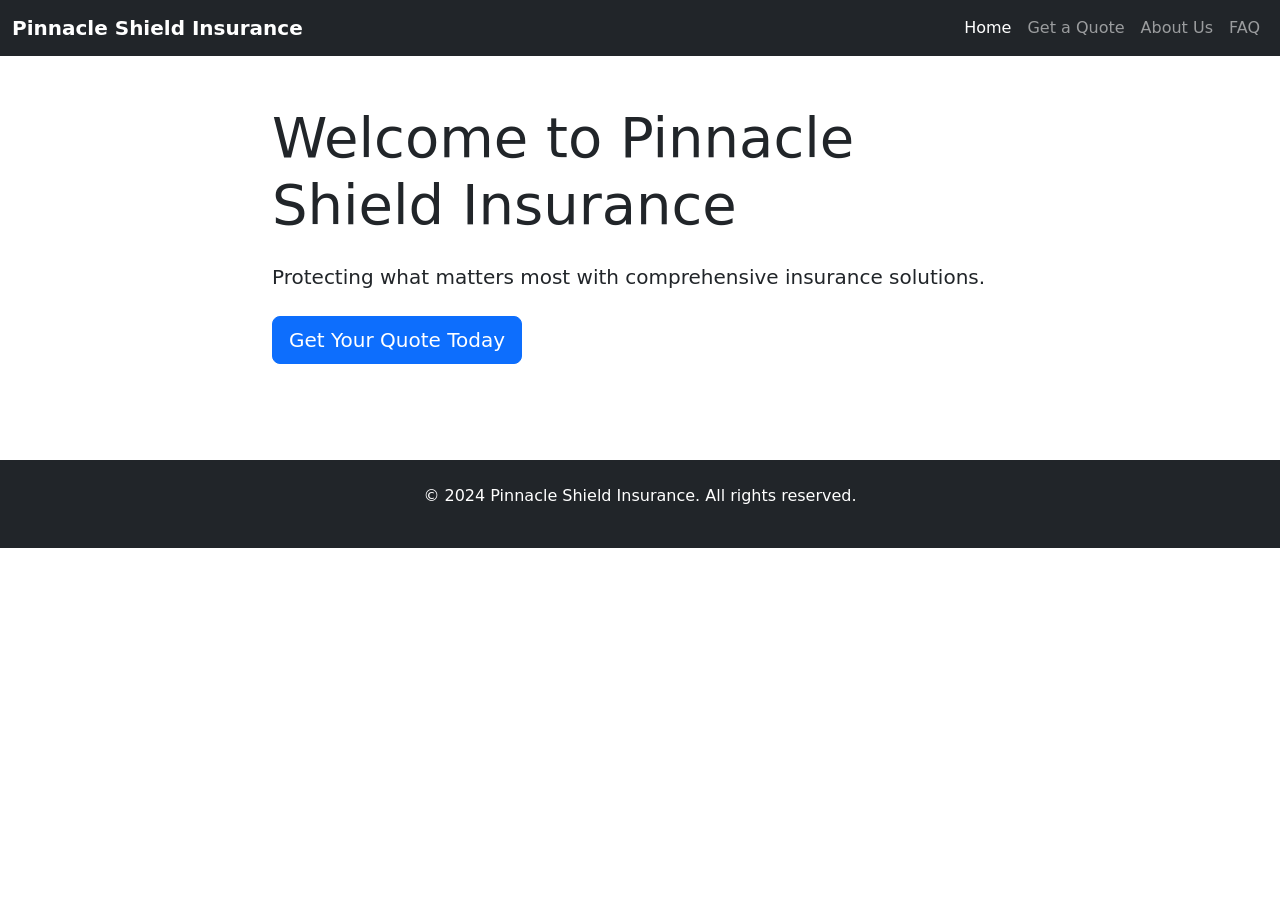
==== index.html @ 6b40d0a4 "Add initial HTML structure for Pinnacle Shield Insurance homepage" ====
<!DOCTYPE html>
<html lang="en">
<head>
    <meta charset="UTF-8">
    <meta name="viewport" content="width=device-width, initial-scale=1.0">
    <title>Pinnacle Shield Insurance - Home</title>
    <!-- Bootstrap 5 CSS -->
    <link href="https://cdn.jsdelivr.net/npm/bootstrap@5.3.2/dist/css/bootstrap.min.css"rel="stylesheet" integrity="sha384-T3c6CoIi6uLrA9TneNEoa7RxnatzjcDSCmG1MXxSR1GAsXEV/Dwwykc2MPK8M2HN" crossorigin="anonymous">
    <link rel="stylesheet" href="css/styles.css">
</head>
<body>
    <!-- Responsive Navigation Bar -->
    <nav class="navbar navbar-expand-lg navbar-dark bg-dark">
        <div class="container-fluid">
            <a class="navbar-brand fw-bold" href="index.html">
                <i class="bi bi-shield-check"></i> Pinnacle Shield Insurance
            </a>
            <button class="navbar-toggler" type="button" data-bs-toggle="collapse" data-bs-target="#navbarNav" aria-controls="navbarNav" aria-expanded="false" aria-label="Toggle navigation">
                <span class="navbar-toggler-icon"></span>
            </button>
            <div class="collapse navbar-collapse" id="navbarNav">
                <ul class="navbar-nav ms-auto">
                    <li class="nav-item">
                        <a class="nav-link active" aria-current="page" href="index.html">Home</a>
                    </li>
                    <li class="nav-item">
                        <a class="nav-link" href="quote.html">Get a Quote</a>
                    </li>
                    <li class="nav-item">
                        <a class="nav-link" href="about.html">About Us</a>
                    </li>
                    <li class="nav-item">
                        <a class="nav-link" href="faq.html">FAQ</a>
                    </li>
                </ul>
            </div>
        </div>
    </nav>

    <!-- Page Content -->
    <main class="flex-grow-1">
        <section class="container py-5">
            <div class="row">
                <div class="col-lg-8 mx-auto">
                    <h1 class="display-4 mb-4">Welcome to Pinnacle Shield Insurance</h1>
                    <p class="lead mb-4">Protecting what matters most with comprehensive insurance solutions.</p>
                    <a href="quote.html" class="btn btn-primary btn-lg">Get Your Quote Today</a>
                </div>
            </div>
        </section>
    </main>

    <!-- Footer -->
    <footer class="bg-dark text-white text-center py-4 mt-5">
        <div class="container">
            <p>&copy; 2024 Pinnacle Shield Insurance. All rights reserved.</p>
        </div>
    </footer>

    <!-- Bootstrap 5 JS Bundle (includes Popper) -->
    <script src="https://cdn.jsdelivr.net/npm/bootstrap@5.3.2/dist/js/bootstrap.bundle.min.js"
        integrity="sha384-C6RzsynM9kWDrMNeT87bh95OGNyZPhcTNXj1NW7RuBCsyN/o0jlpcV8Qyq46cDfL"
        crossorigin="anonymous"></script>
    <script src="js/main.js"></script>
</body>
</html>
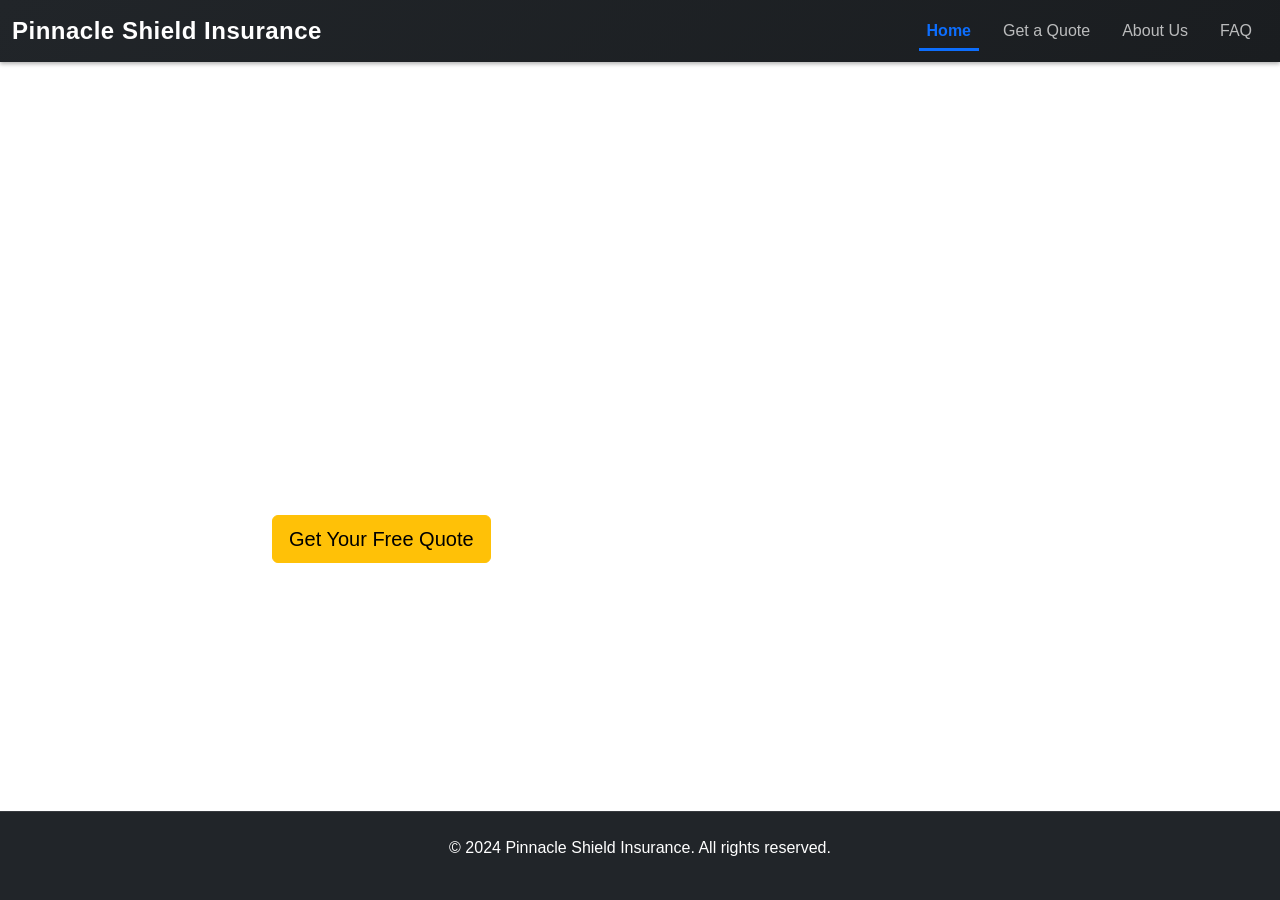
==== commit f2edf235: "added hero section, updated color" ====
--- a/index.html
+++ b/index.html
@@ -39,12 +39,14 @@
 
     <!-- Page Content -->
     <main class="flex-grow-1">
-        <section class="container py-5">
-            <div class="row">
-                <div class="col-lg-8 mx-auto">
-                    <h1 class="display-4 mb-4">Welcome to Pinnacle Shield Insurance</h1>
-                    <p class="lead mb-4">Protecting what matters most with comprehensive insurance solutions.</p>
-                    <a href="quote.html" class="btn btn-primary btn-lg">Get Your Quote Today</a>
+        <section class="hero-section d-flex align-items-center">
+            <div class="container py-5">
+                <div class="row">
+                    <div class="col-lg-8 mx-auto text-center text-lg-start">
+                        <h1 class="display-3 fw-bold text-white mb-3">Protect What Matters Most</h1>
+                        <p class="lead text-white mb-4">Affordable, reliable coverage for your home, auto, health, and life. Get peace of mind with Pinnacle Shield Insurance.</p>
+                        <a href="quote.html" class="btn btn-warning btn-lg">Get Your Free Quote</a>
+                    </div>
                 </div>
             </div>
         </section>
--- a/css/styles.css
+++ b/css/styles.css
@@ -0,0 +1,191 @@
+/* Custom Styles for Pinnacle Shield Insurance */
+
+* {
+    margin: 0;
+    padding: 0;
+    box-sizing: border-box;
+}
+
+html, body {
+    height: 100%;
+}
+
+body {
+    display: flex;
+    flex-direction: column;
+    font-family: 'Segoe UI', Tahoma, Geneva, Verdana, sans-serif;
+}
+
+main {
+    flex: 1;
+}
+
+/* Navigation Bar Styles - navbar-expand-lg and navbar-dark bg-dark */
+.navbar.navbar-dark.bg-dark {
+    box-shadow: 0 2px 4px rgba(0, 0, 0, 0.3);
+    background: linear-gradient(135deg, #212529 0%, #1a1d20 100%) !important;
+}
+
+.navbar-expand-lg .navbar-brand {
+    font-size: 1.5rem;
+    letter-spacing: 0.5px;
+    transition: all 0.3s ease;
+    font-weight: 700;
+}
+
+.navbar-dark .navbar-brand:hover {
+    color: #0d6efd !important;
+    transform: translateX(3px);
+}
+
+/* Navigation Links - Dark Navbar Styling */
+.navbar-expand-lg .navbar-nav .nav-link {
+    color: rgba(255, 255, 255, 0.7) !important;
+    margin-left: 0.5rem;
+    margin-right: 0.5rem;
+    transition: all 0.3s ease;
+    font-weight: 500;
+    position: relative;
+}
+
+.navbar-expand-lg .navbar-nav .nav-link:hover {
+    color: #0d6efd !important;
+}
+
+/* Active Navigation Link */
+.navbar-expand-lg .navbar-nav .nav-link.active {
+    color: #0d6efd !important;
+    font-weight: 600;
+    border-bottom: 3px solid #0d6efd;
+    padding-bottom: calc(0.5rem - 3px) !important;
+}
+
+/* Navbar Toggler for Mobile - navbar-expand-lg */
+.navbar-expand-lg .navbar-toggler {
+    border-color: rgba(255, 255, 255, 0.1);
+    padding: 0.25rem 0.75rem;
+}
+
+.navbar-expand-lg .navbar-toggler:focus {
+    box-shadow: 0 0 0 0.25rem rgba(13, 110, 253, 0.25);
+    border-color: #0d6efd;
+}
+
+/* Collapsed Navbar (Mobile) - below lg breakpoint */
+@media (max-width: 991.98px) {
+    .navbar-expand-lg .navbar-nav {
+        padding-top: 0.5rem;
+        padding-bottom: 0.5rem;
+    }
+
+    .navbar-expand-lg .navbar-nav .nav-link {
+        margin-left: 0;
+        margin-right: 0;
+        padding: 0.75rem 0 !important;
+        border-left: 3px solid transparent;
+        padding-left: 0.75rem !important;
+        transition: all 0.3s ease;
+    }
+
+    .navbar-expand-lg .navbar-nav .nav-link:hover {
+        border-left-color: #0d6efd;
+        padding-left: 1rem !important;
+    }
+
+    .navbar-expand-lg .navbar-nav .nav-link.active {
+        border-bottom: none;
+        border-left: 3px solid #0d6efd;
+        padding-left: 1rem !important;
+        color: #0d6efd !important;
+    }
+}
+
+/* Content Sections */
+main section {
+    min-height: calc(100vh - 200px);
+}
+
+h1, h2 {
+    color: #1a1a1a;
+    font-weight: 600;
+}
+
+/* Forms */
+.form-control, .form-select {
+    border-radius: 0.375rem;
+    border-color: #dee2e6;
+    transition: border-color 0.3s ease, box-shadow 0.3s ease;
+}
+
+.form-control:focus, .form-select:focus {
+    border-color: #0d6efd;
+    box-shadow: 0 0 0 0.2rem rgba(13, 110, 253, 0.25);
+}
+
+/* Buttons */
+.btn {
+    border-radius: 0.375rem;
+    font-weight: 500;
+    transition: all 0.3s ease;
+}
+
+.btn-primary:hover {
+    transform: translateY(-2px);
+    box-shadow: 0 4px 12px rgba(13, 110, 253, 0.4);
+}
+
+/* Accordion */
+.accordion-button {
+    font-weight: 500;
+    padding: 1rem 1.25rem;
+}
+
+.accordion-button:not(.collapsed) {
+    background-color: #e7f1ff;
+    color: #0d6efd;
+}
+
+.accordion-button:focus {
+    border-color: #0d6efd;
+    box-shadow: 0 0 0 0.25rem rgba(13, 110, 253, 0.25);
+}
+
+/* Footer */
+footer {
+    margin-top: auto;
+    border-top: 1px solid rgba(255, 255, 255, 0.1);
+}
+
+/* Responsive adjustments */
+@media (max-width: 991.98px) {
+    .navbar-nav .nav-link {
+        margin-left: 0;
+        padding: 0.5rem 0 !important;
+        border-bottom: 2px solid transparent;
+    }
+
+    .navbar-nav .nav-link.active {
+        border-bottom: 2px solid #0d6efd;
+        padding-bottom: 0.5rem !important;
+    }
+
+    .navbar-nav .nav-link:hover,
+    .navbar-nav .nav-link.active {
+        color: #0d6efd !important;
+    }
+}
+
+@media (max-width: 576px) {
+    h1 {
+        font-size: 1.75rem;
+    }
+
+    main section {
+        padding: 2rem 1rem !important;
+    }
+
+    .btn-lg {
+        font-size: 1rem;
+        padding: 0.5rem 1.5rem;
+    }
+}
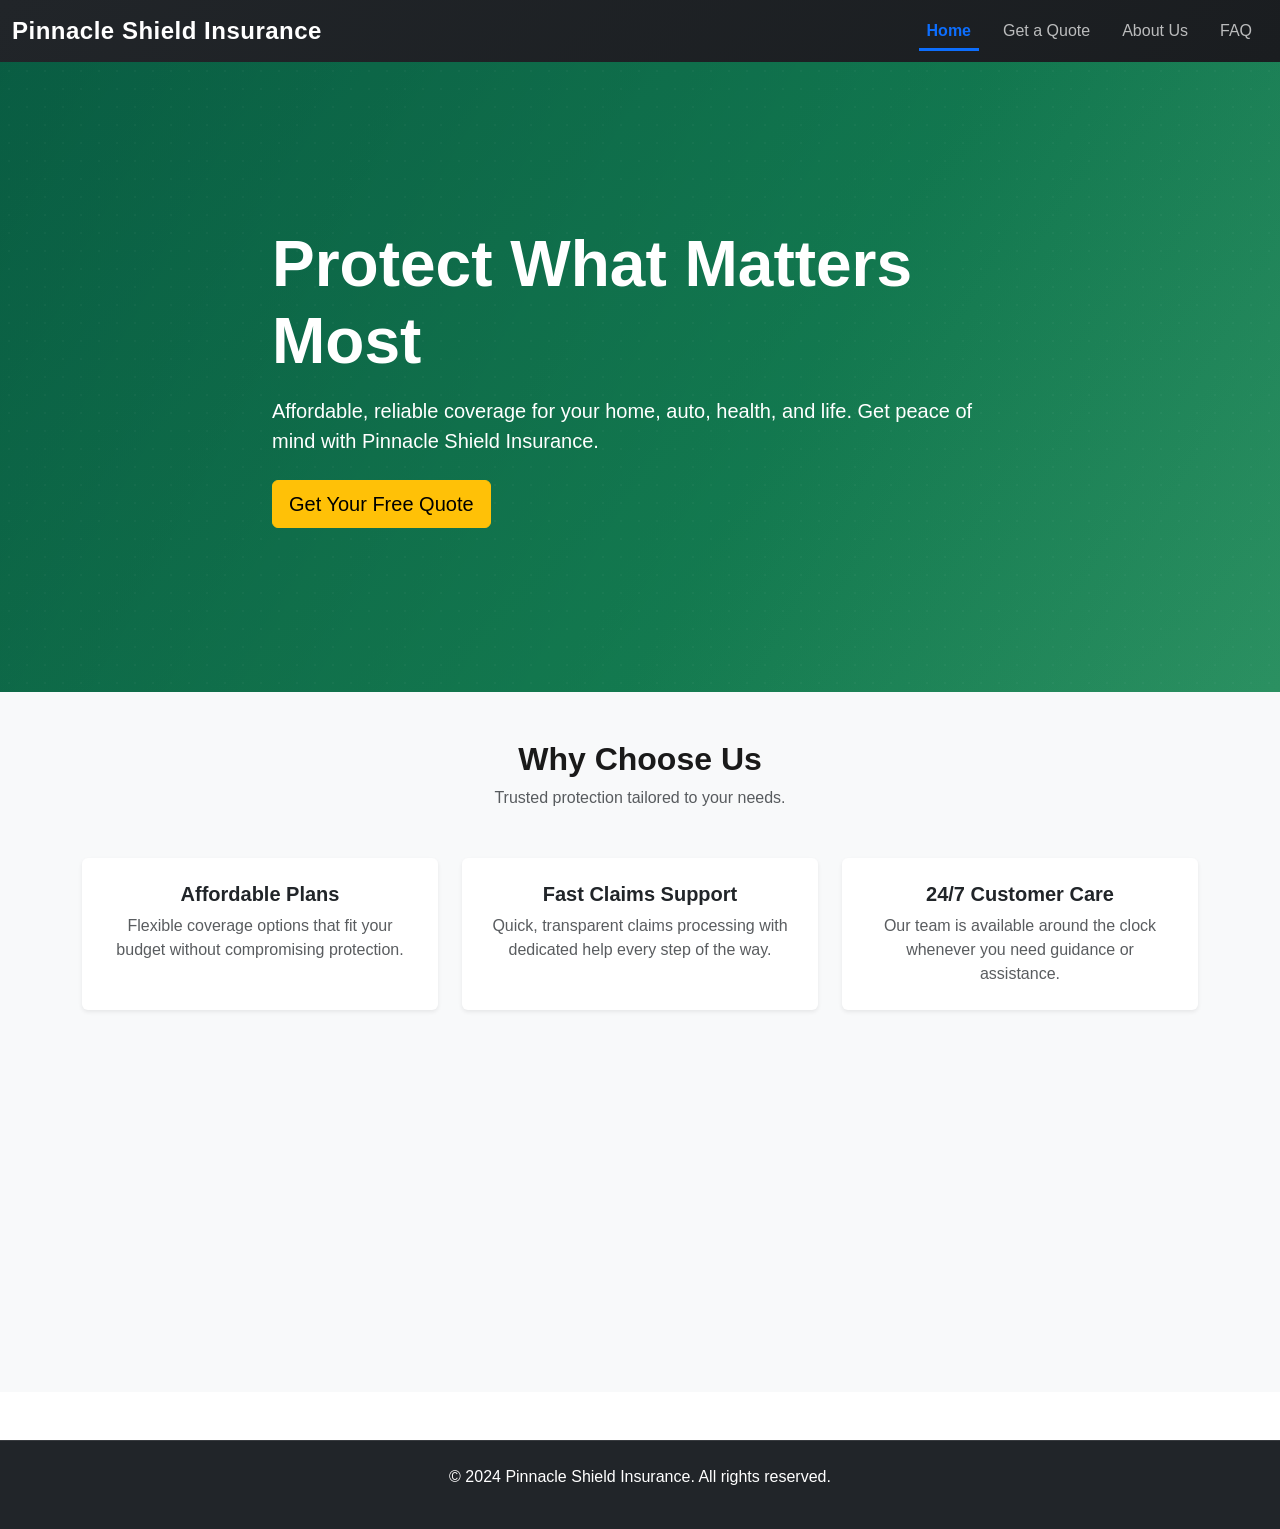
==== commit 46928258: "added choose section" ====
--- a/index.html
+++ b/index.html
@@ -50,6 +50,41 @@
                 </div>
             </div>
         </section>
+
+        <section class="py-5 bg-light">
+            <div class="container">
+                <div class="text-center mb-5">
+                    <h2 class="fw-bold">Why Choose Us</h2>
+                    <p class="text-muted mb-0">Trusted protection tailored to your needs.</p>
+                </div>
+                <div class="row g-4">
+                    <div class="col-md-4">
+                        <div class="card h-100 shadow-sm border-0">
+                            <div class="card-body text-center p-4">
+                                <h3 class="h5 card-title fw-semibold">Affordable Plans</h3>
+                                <p class="card-text text-muted">Flexible coverage options that fit your budget without compromising protection.</p>
+                            </div>
+                        </div>
+                    </div>
+                    <div class="col-md-4">
+                        <div class="card h-100 shadow-sm border-0">
+                            <div class="card-body text-center p-4">
+                                <h3 class="h5 card-title fw-semibold">Fast Claims Support</h3>
+                                <p class="card-text text-muted">Quick, transparent claims processing with dedicated help every step of the way.</p>
+                            </div>
+                        </div>
+                    </div>
+                    <div class="col-md-4">
+                        <div class="card h-100 shadow-sm border-0">
+                            <div class="card-body text-center p-4">
+                                <h3 class="h5 card-title fw-semibold">24/7 Customer Care</h3>
+                                <p class="card-text text-muted">Our team is available around the clock whenever you need guidance or assistance.</p>
+                            </div>
+                        </div>
+                    </div>
+                </div>
+            </div>
+        </section>
     </main>
 
     <!-- Footer -->
--- a/css/styles.css
+++ b/css/styles.css
@@ -18,6 +18,78 @@
 
 main {
     flex: 1;
+}
+
+.hero-section {
+    position: relative;
+    overflow: hidden;
+    min-height: 70vh;
+    background: linear-gradient(135deg, #0b6e4f 0%, #198754 100%);
+}
+
+.hero-section::before {
+    content: "";
+    position: absolute;
+    inset: 0;
+    background: linear-gradient(120deg, rgba(0, 0, 0, 0.16) 0%, rgba(0, 0, 0, 0.04) 60%, rgba(255, 255, 255, 0.08) 100%);
+    pointer-events: none;
+}
+
+.hero-section::after {
+    content: "";
+    position: absolute;
+    inset: 0;
+    background-image: radial-gradient(rgba(255, 255, 255, 0.16) 1px, transparent 1px);
+    background-size: 18px 18px;
+    opacity: 0.18;
+    pointer-events: none;
+}
+
+.hero-section .container {
+    position: relative;
+    z-index: 1;
+}
+
+.hero-section .lead {
+    max-width: 44rem;
+}
+
+.hero-section h1,
+.hero-section .lead,
+.hero-section .btn {
+    opacity: 0;
+    transform: translateY(12px);
+    animation: heroFadeUp 0.8s ease-out forwards;
+}
+
+.hero-section .lead {
+    animation-delay: 0.15s;
+}
+
+.hero-section .btn {
+    animation-delay: 0.3s;
+}
+
+@keyframes heroFadeUp {
+    from {
+        opacity: 0;
+        transform: translateY(12px);
+    }
+
+    to {
+        opacity: 1;
+        transform: translateY(0);
+    }
+}
+
+@media (prefers-reduced-motion: reduce) {
+    .hero-section h1,
+    .hero-section .lead,
+    .hero-section .btn {
+        animation: none;
+        opacity: 1;
+        transform: none;
+    }
 }
 
 /* Navigation Bar Styles - navbar-expand-lg and navbar-dark bg-dark */
@@ -180,6 +252,10 @@
         font-size: 1.75rem;
     }
 
+    .hero-section {
+        min-height: 60vh;
+    }
+
     main section {
         padding: 2rem 1rem !important;
     }
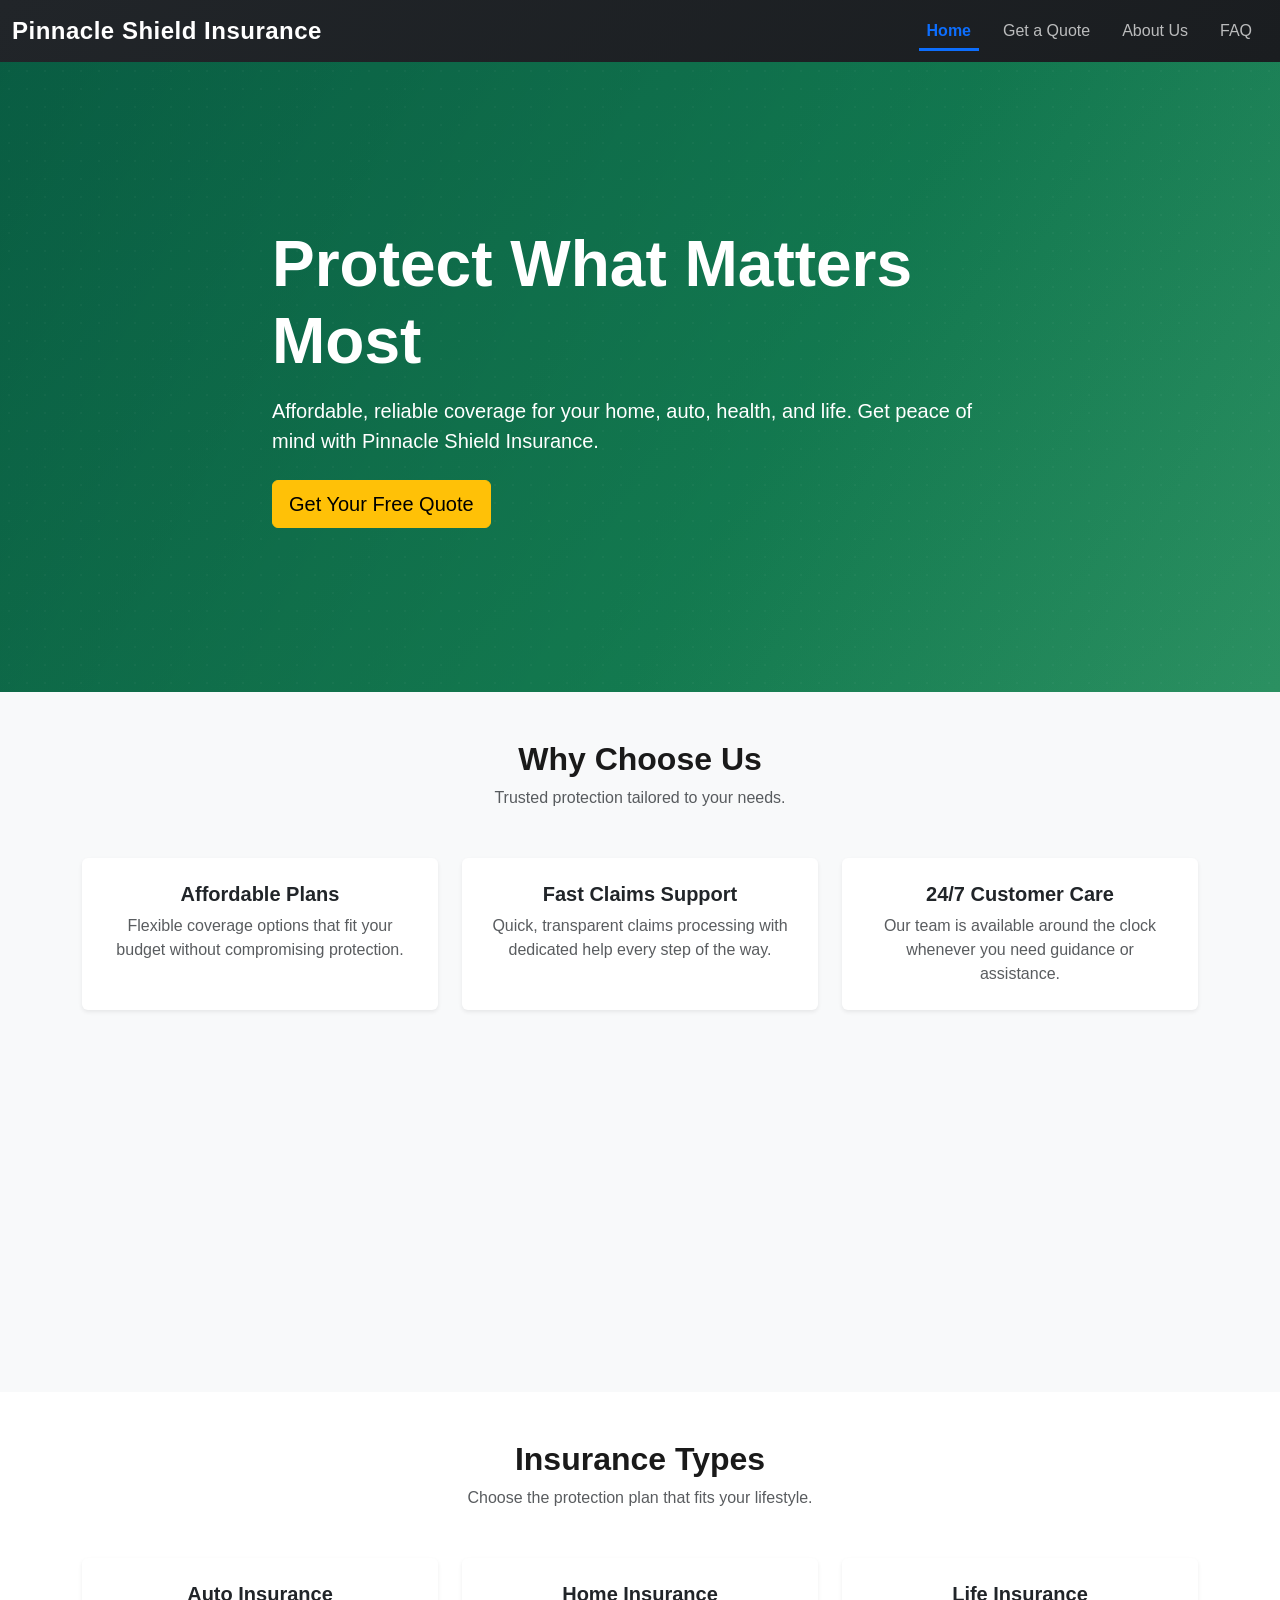
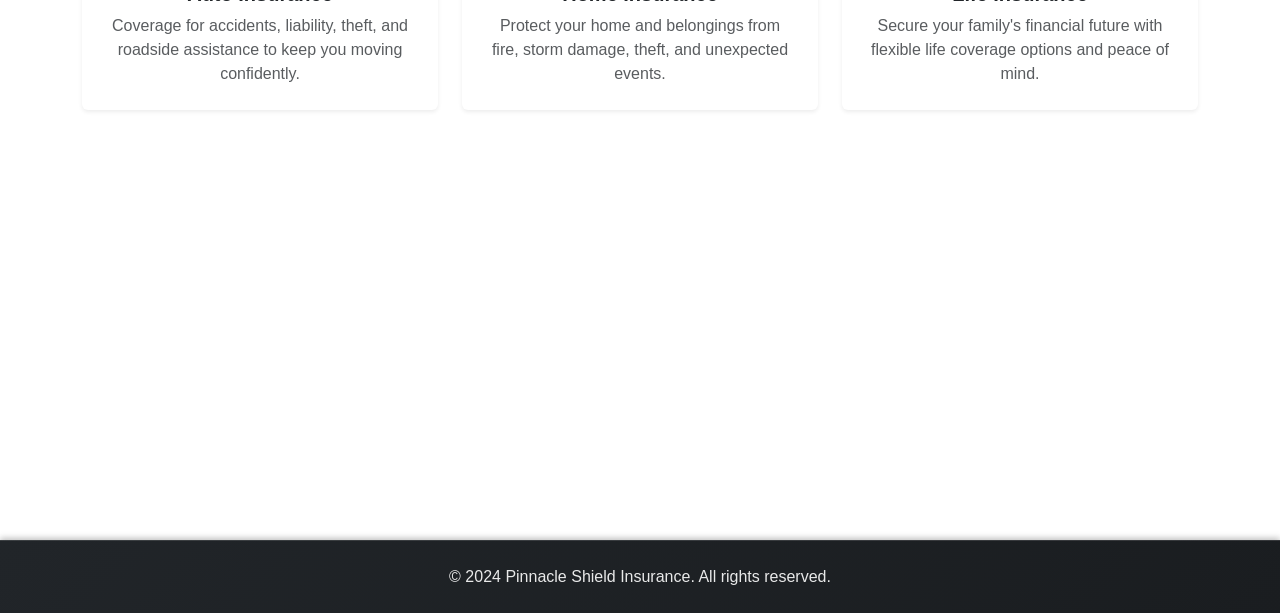
==== commit 1aeab71a: "added types section" ====
--- a/index.html
+++ b/index.html
@@ -85,6 +85,41 @@
                 </div>
             </div>
         </section>
+
+        <section class="py-5">
+            <div class="container">
+                <div class="text-center mb-5">
+                    <h2 class="fw-bold">Insurance Types</h2>
+                    <p class="text-muted mb-0">Choose the protection plan that fits your lifestyle.</p>
+                </div>
+                <div class="row g-4">
+                    <div class="col-md-4">
+                        <div class="card h-100 shadow-sm border-0">
+                            <div class="card-body p-4 text-center">
+                                <h3 class="h5 fw-semibold">Auto Insurance</h3>
+                                <p class="text-muted mb-0">Coverage for accidents, liability, theft, and roadside assistance to keep you moving confidently.</p>
+                            </div>
+                        </div>
+                    </div>
+                    <div class="col-md-4">
+                        <div class="card h-100 shadow-sm border-0">
+                            <div class="card-body p-4 text-center">
+                                <h3 class="h5 fw-semibold">Home Insurance</h3>
+                                <p class="text-muted mb-0">Protect your home and belongings from fire, storm damage, theft, and unexpected events.</p>
+                            </div>
+                        </div>
+                    </div>
+                    <div class="col-md-4">
+                        <div class="card h-100 shadow-sm border-0">
+                            <div class="card-body p-4 text-center">
+                                <h3 class="h5 fw-semibold">Life Insurance</h3>
+                                <p class="text-muted mb-0">Secure your family's financial future with flexible life coverage options and peace of mind.</p>
+                            </div>
+                        </div>
+                    </div>
+                </div>
+            </div>
+        </section>
     </main>
 
     <!-- Footer -->
--- a/css/styles.css
+++ b/css/styles.css
@@ -1,9 +1,9 @@
 /* Custom Styles for Pinnacle Shield Insurance */
 
-* {
+*, *::before, *::after {
+    box-sizing: border-box;
     margin: 0;
     padding: 0;
-    box-sizing: border-box;
 }
 
 html, body {
@@ -206,6 +206,16 @@
     box-shadow: 0 4px 12px rgba(13, 110, 253, 0.4);
 }
 
+/* Cards */
+.card {
+    transition: transform 0.3s ease, box-shadow 0.3s ease;
+}
+
+.card:hover {
+    transform: translateY(-4px);
+    box-shadow: 0 10px 24px rgba(33, 37, 41, 0.16);
+}
+
 /* Accordion */
 .accordion-button {
     font-weight: 500;
@@ -225,7 +235,14 @@
 /* Footer */
 footer {
     margin-top: auto;
-    border-top: 1px solid rgba(255, 255, 255, 0.1);
+    background: linear-gradient(135deg, #212529 0%, #1a1d20 100%) !important;
+    border-top: 1px solid rgba(255, 255, 255, 0.12);
+    box-shadow: 0 -2px 6px rgba(0, 0, 0, 0.25);
+}
+
+footer p {
+    margin-bottom: 0;
+    color: rgba(255, 255, 255, 0.9);
 }
 
 /* Responsive adjustments */
@@ -247,6 +264,39 @@
     }
 }
 
+@media (max-width: 767.98px) {
+    .hero-section {
+        min-height: 62vh;
+    }
+
+    .hero-section .container {
+        padding-top: 2rem !important;
+        padding-bottom: 2rem !important;
+    }
+
+    .hero-section h1 {
+        font-size: 2rem;
+    }
+
+    .hero-section .lead {
+        font-size: 1rem;
+    }
+
+    main section {
+        padding: 2.5rem 1rem !important;
+    }
+
+    .row.g-4 {
+        --bs-gutter-x: 1rem;
+        --bs-gutter-y: 1rem;
+    }
+
+    .card:hover {
+        transform: translateY(-2px);
+        box-shadow: 0 8px 18px rgba(33, 37, 41, 0.14);
+    }
+}
+
 @media (max-width: 576px) {
     h1 {
         font-size: 1.75rem;
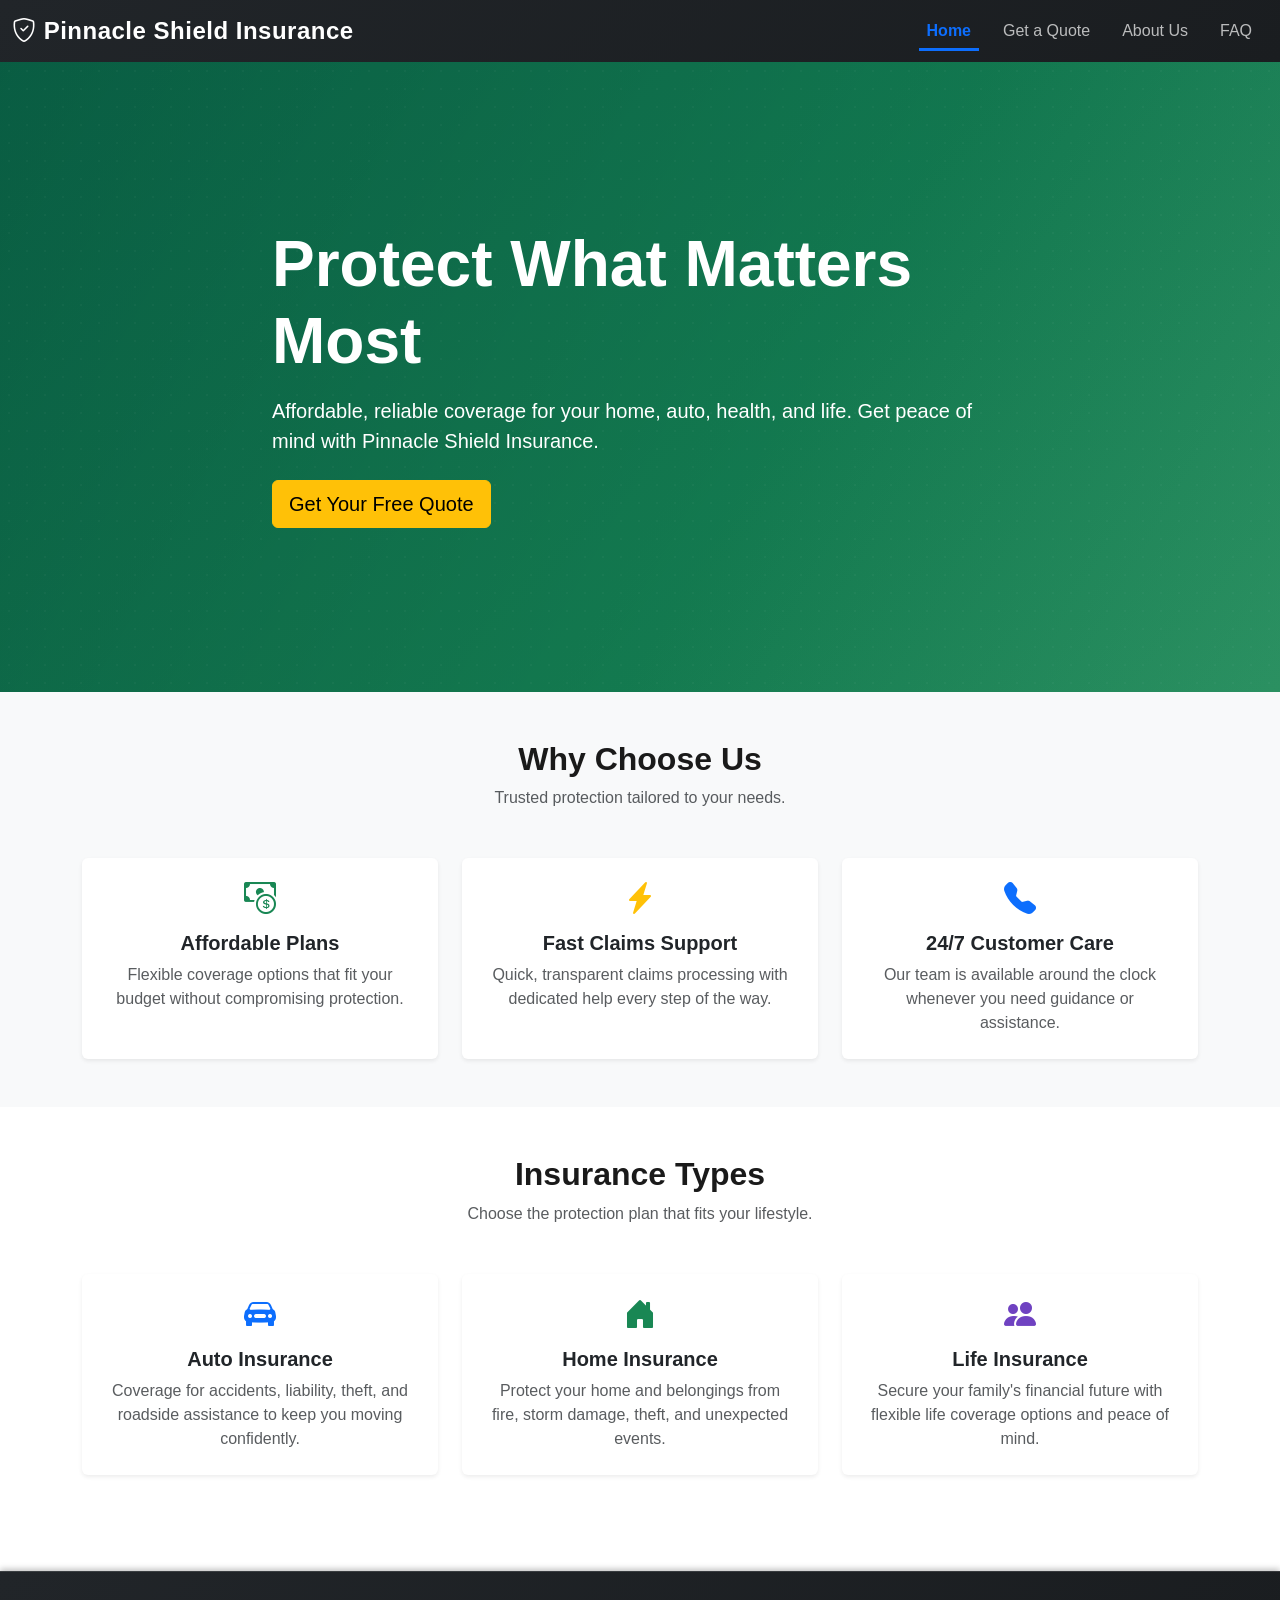
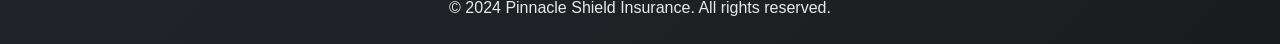
==== commit d28213a8: "added icons to cards" ====
--- a/index.html
+++ b/index.html
@@ -6,6 +6,7 @@
     <title>Pinnacle Shield Insurance - Home</title>
     <!-- Bootstrap 5 CSS -->
     <link href="https://cdn.jsdelivr.net/npm/bootstrap@5.3.2/dist/css/bootstrap.min.css"rel="stylesheet" integrity="sha384-T3c6CoIi6uLrA9TneNEoa7RxnatzjcDSCmG1MXxSR1GAsXEV/Dwwykc2MPK8M2HN" crossorigin="anonymous">
+    <link rel="stylesheet" href="https://cdn.jsdelivr.net/npm/bootstrap-icons@1.11.3/font/bootstrap-icons.min.css">
     <link rel="stylesheet" href="css/styles.css">
 </head>
 <body>
@@ -61,6 +62,9 @@
                     <div class="col-md-4">
                         <div class="card h-100 shadow-sm border-0">
                             <div class="card-body text-center p-4">
+                                <div class="why-icon mb-3" aria-hidden="true">
+                                    <i class="bi bi-cash-coin"></i>
+                                </div>
                                 <h3 class="h5 card-title fw-semibold">Affordable Plans</h3>
                                 <p class="card-text text-muted">Flexible coverage options that fit your budget without compromising protection.</p>
                             </div>
@@ -69,6 +73,9 @@
                     <div class="col-md-4">
                         <div class="card h-100 shadow-sm border-0">
                             <div class="card-body text-center p-4">
+                                <div class="why-icon mb-3" aria-hidden="true">
+                                    <i class="bi bi-lightning-charge-fill why-icon-lightning"></i>
+                                </div>
                                 <h3 class="h5 card-title fw-semibold">Fast Claims Support</h3>
                                 <p class="card-text text-muted">Quick, transparent claims processing with dedicated help every step of the way.</p>
                             </div>
@@ -77,6 +84,9 @@
                     <div class="col-md-4">
                         <div class="card h-100 shadow-sm border-0">
                             <div class="card-body text-center p-4">
+                                <div class="why-icon mb-3" aria-hidden="true">
+                                    <i class="bi bi-telephone-fill why-icon-phone"></i>
+                                </div>
                                 <h3 class="h5 card-title fw-semibold">24/7 Customer Care</h3>
                                 <p class="card-text text-muted">Our team is available around the clock whenever you need guidance or assistance.</p>
                             </div>
@@ -96,6 +106,9 @@
                     <div class="col-md-4">
                         <div class="card h-100 shadow-sm border-0">
                             <div class="card-body p-4 text-center">
+                                <div class="insurance-icon mb-3" aria-hidden="true">
+                                    <i class="bi bi-car-front-fill insurance-icon-auto"></i>
+                                </div>
                                 <h3 class="h5 fw-semibold">Auto Insurance</h3>
                                 <p class="text-muted mb-0">Coverage for accidents, liability, theft, and roadside assistance to keep you moving confidently.</p>
                             </div>
@@ -104,6 +117,9 @@
                     <div class="col-md-4">
                         <div class="card h-100 shadow-sm border-0">
                             <div class="card-body p-4 text-center">
+                                <div class="insurance-icon mb-3" aria-hidden="true">
+                                    <i class="bi bi-house-door-fill insurance-icon-home"></i>
+                                </div>
                                 <h3 class="h5 fw-semibold">Home Insurance</h3>
                                 <p class="text-muted mb-0">Protect your home and belongings from fire, storm damage, theft, and unexpected events.</p>
                             </div>
@@ -112,6 +128,9 @@
                     <div class="col-md-4">
                         <div class="card h-100 shadow-sm border-0">
                             <div class="card-body p-4 text-center">
+                                <div class="insurance-icon mb-3" aria-hidden="true">
+                                    <i class="bi bi-people-fill insurance-icon-life"></i>
+                                </div>
                                 <h3 class="h5 fw-semibold">Life Insurance</h3>
                                 <p class="text-muted mb-0">Secure your family's financial future with flexible life coverage options and peace of mind.</p>
                             </div>
@@ -135,4 +154,4 @@
         crossorigin="anonymous"></script>
     <script src="js/main.js"></script>
 </body>
-</html>+</html>
--- a/css/styles.css
+++ b/css/styles.css
@@ -174,7 +174,7 @@
 
 /* Content Sections */
 main section {
-    min-height: calc(100vh - 200px);
+    min-height: auto;
 }
 
 h1, h2 {
@@ -214,6 +214,37 @@
 .card:hover {
     transform: translateY(-4px);
     box-shadow: 0 10px 24px rgba(33, 37, 41, 0.16);
+}
+
+.why-icon {
+    color: #198754;
+    font-size: 2rem;
+    line-height: 1;
+}
+
+.why-icon-lightning {
+    color: #ffc107;
+}
+
+.why-icon-phone {
+    color: #0d6efd;
+}
+
+.insurance-icon {
+    font-size: 2rem;
+    line-height: 1;
+}
+
+.insurance-icon-auto {
+    color: #0d6efd;
+}
+
+.insurance-icon-home {
+    color: #198754;
+}
+
+.insurance-icon-life {
+    color: #6f42c1;
 }
 
 /* Accordion */
@@ -314,4 +345,4 @@
         font-size: 1rem;
         padding: 0.5rem 1.5rem;
     }
-}+}
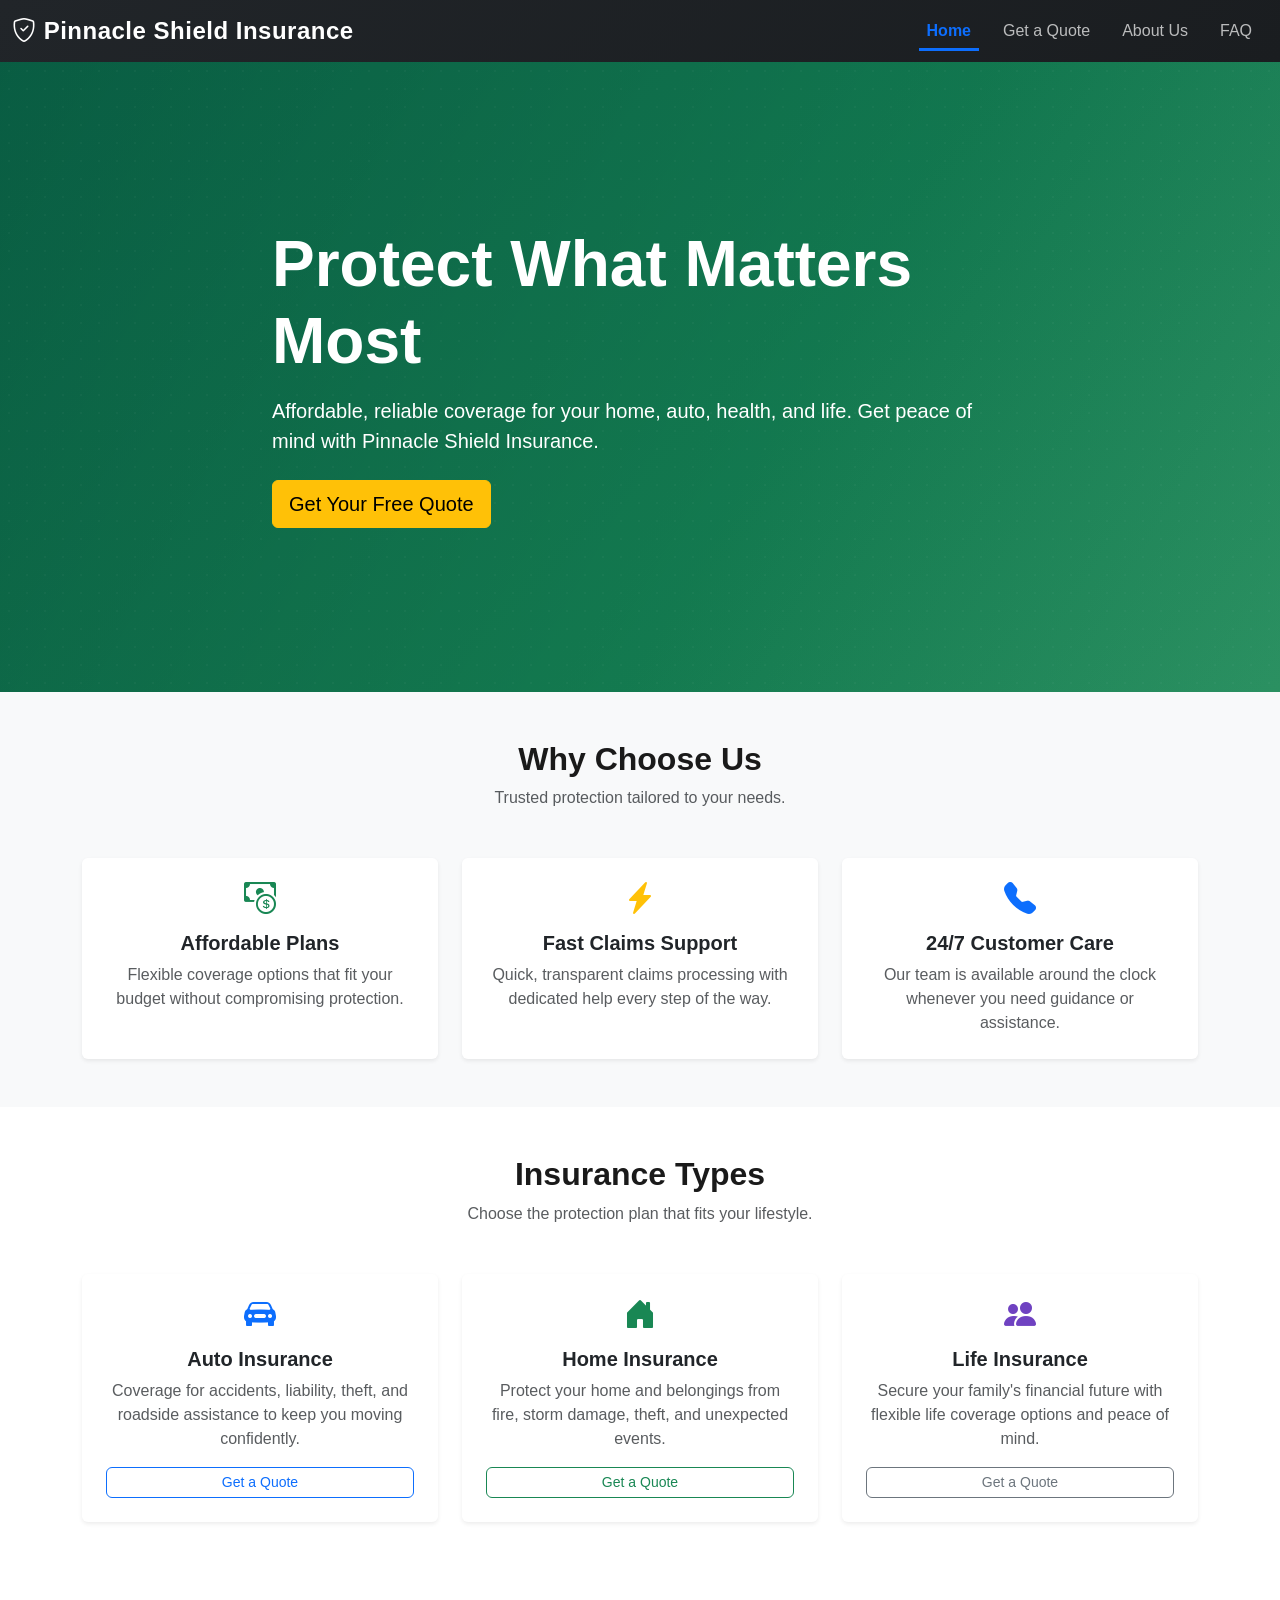
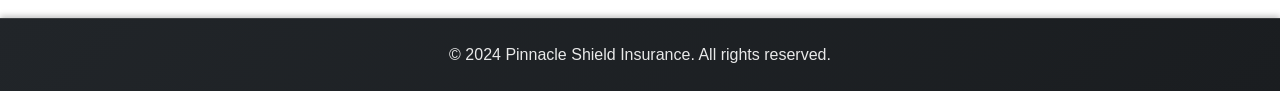
==== commit 5253487f: "added get quote to type cards" ====
--- a/index.html
+++ b/index.html
@@ -105,34 +105,37 @@
                 <div class="row g-4">
                     <div class="col-md-4">
                         <div class="card h-100 shadow-sm border-0">
-                            <div class="card-body p-4 text-center">
+                            <div class="card-body p-4 text-center d-flex flex-column">
                                 <div class="insurance-icon mb-3" aria-hidden="true">
                                     <i class="bi bi-car-front-fill insurance-icon-auto"></i>
                                 </div>
                                 <h3 class="h5 fw-semibold">Auto Insurance</h3>
-                                <p class="text-muted mb-0">Coverage for accidents, liability, theft, and roadside assistance to keep you moving confidently.</p>
+                                <p class="text-muted flex-grow-1 mb-3">Coverage for accidents, liability, theft, and roadside assistance to keep you moving confidently.</p>
+                                <a href="quote.html?type=auto" class="btn btn-outline-primary btn-sm">Get a Quote</a>
                             </div>
                         </div>
                     </div>
                     <div class="col-md-4">
                         <div class="card h-100 shadow-sm border-0">
-                            <div class="card-body p-4 text-center">
+                            <div class="card-body p-4 text-center d-flex flex-column">
                                 <div class="insurance-icon mb-3" aria-hidden="true">
                                     <i class="bi bi-house-door-fill insurance-icon-home"></i>
                                 </div>
                                 <h3 class="h5 fw-semibold">Home Insurance</h3>
-                                <p class="text-muted mb-0">Protect your home and belongings from fire, storm damage, theft, and unexpected events.</p>
+                                <p class="text-muted flex-grow-1 mb-3">Protect your home and belongings from fire, storm damage, theft, and unexpected events.</p>
+                                <a href="quote.html?type=home" class="btn btn-outline-success btn-sm">Get a Quote</a>
                             </div>
                         </div>
                     </div>
                     <div class="col-md-4">
                         <div class="card h-100 shadow-sm border-0">
-                            <div class="card-body p-4 text-center">
+                            <div class="card-body p-4 text-center d-flex flex-column">
                                 <div class="insurance-icon mb-3" aria-hidden="true">
                                     <i class="bi bi-people-fill insurance-icon-life"></i>
                                 </div>
                                 <h3 class="h5 fw-semibold">Life Insurance</h3>
-                                <p class="text-muted mb-0">Secure your family's financial future with flexible life coverage options and peace of mind.</p>
+                                <p class="text-muted flex-grow-1 mb-3">Secure your family's financial future with flexible life coverage options and peace of mind.</p>
+                                <a href="quote.html?type=life" class="btn btn-outline-secondary btn-sm">Get a Quote</a>
                             </div>
                         </div>
                     </div>
--- a/css/styles.css
+++ b/css/styles.css
@@ -92,6 +92,33 @@
     }
 }
 
+/* Shield heartbeat — plays once on page load */
+@keyframes shieldBeat {
+    0%   { transform: scale(1);    }
+    20%  { transform: scale(1.22); }
+    40%  { transform: scale(1.06); }
+    60%  { transform: scale(1.16); }
+    80%  { transform: scale(1.02); }
+    100% { transform: scale(1);    }
+}
+
+.navbar-brand i {
+    display: inline-block;
+    animation: shieldBeat 1s ease-out 0.5s 1 both;
+}
+
+/* Pop confirmation when an insurance-type card is selected */
+@keyframes cardPop {
+    0%   { transform: scale(1);    }
+    35%  { transform: scale(1.07); }
+    65%  { transform: scale(0.96); }
+    100% { transform: scale(1);    }
+}
+
+.btn-check:checked + label.btn {
+    animation: cardPop 0.28s ease-out;
+}
+
 /* Navigation Bar Styles - navbar-expand-lg and navbar-dark bg-dark */
 .navbar.navbar-dark.bg-dark {
     box-shadow: 0 2px 4px rgba(0, 0, 0, 0.3);
@@ -182,6 +209,98 @@
     font-weight: 600;
 }
 
+.hidden {
+    display: none;
+}
+
+@keyframes fadeSlideIn {
+    from {
+        opacity: 0;
+        transform: translateY(16px);
+    }
+    to {
+        opacity: 1;
+        transform: translateY(0);
+    }
+}
+
+.animate-in {
+    animation: fadeSlideIn 0.4s ease-out forwards;
+}
+
+@media (prefers-reduced-motion: reduce) {
+    .animate-in {
+        animation: none;
+    }
+}
+
+@media print {
+    /* White background, black text throughout */
+    *, *::before, *::after {
+        background: white !important;
+        color: black !important;
+        box-shadow: none !important;
+        text-shadow: none !important;
+    }
+
+    /* Hide chrome and form in all print modes */
+    .navbar,
+    footer,
+    #quoteSteps,
+    #quoteFormCard,
+    #comparison-banner,
+    #savedQuotesSection,
+    #quoteResult .mt-3,
+    h1.mb-4 {
+        display: none !important;
+    }
+
+    /* Show the print header */
+    #print-header {
+        display: block !important;
+    }
+
+    /* Default: show single-quote result, hide comparison */
+    #quoteResult {
+        display: block !important;
+        margin-top: 0 !important;
+    }
+
+    #quoteComparison {
+        display: none !important;
+    }
+
+    /* Comparison print mode: flip visibility */
+    body.printing-comparison #quoteResult {
+        display: none !important;
+    }
+
+    body.printing-comparison #quoteComparison {
+        display: block !important;
+        margin-top: 0 !important;
+    }
+
+    body.printing-comparison #quoteComparison .mt-3 {
+        display: none !important;
+    }
+
+    /* Clean card borders for print */
+    .card {
+        border: 1px solid #ccc !important;
+        transform: none !important;
+    }
+
+    /* Ensure table renders cleanly */
+    .table-striped > tbody > tr:nth-of-type(odd) > * {
+        background-color: #f2f2f2 !important;
+    }
+
+    /* Avoid page breaks inside cards */
+    .card {
+        break-inside: avoid;
+    }
+}
+
 /* Forms */
 .form-control, .form-select {
     border-radius: 0.375rem;
@@ -198,7 +317,11 @@
 .btn {
     border-radius: 0.375rem;
     font-weight: 500;
-    transition: all 0.3s ease;
+    transition: transform 0.25s cubic-bezier(0.34, 1.56, 0.64, 1),
+                box-shadow 0.25s ease,
+                background-color 0.2s ease,
+                border-color 0.2s ease,
+                color 0.2s ease;
 }
 
 .btn-primary:hover {
@@ -206,14 +329,50 @@
     box-shadow: 0 4px 12px rgba(13, 110, 253, 0.4);
 }
 
+/* btn-check selector cards (insurance type, coverage level) */
+label.btn:hover {
+    transform: translateY(-3px);
+    box-shadow: 0 6px 16px rgba(0, 0, 0, 0.12);
+}
+
+label.btn:active {
+    transform: translateY(0);
+    box-shadow: none;
+}
+
 /* Cards */
 .card {
-    transition: transform 0.3s ease, box-shadow 0.3s ease;
+    transition: transform 0.3s cubic-bezier(0.25, 0.46, 0.45, 0.94),
+                box-shadow 0.3s cubic-bezier(0.25, 0.46, 0.45, 0.94),
+                border-color 0.3s ease;
 }
 
 .card:hover {
-    transform: translateY(-4px);
-    box-shadow: 0 10px 24px rgba(33, 37, 41, 0.16);
+    transform: translateY(-6px);
+    box-shadow: 0 16px 32px rgba(33, 37, 41, 0.14);
+    border-color: rgba(13, 110, 253, 0.2);
+}
+
+@media (prefers-reduced-motion: reduce) {
+    .btn,
+    label.btn,
+    .card {
+        transition: none;
+    }
+
+    label.btn:hover,
+    .card:hover {
+        transform: none;
+        box-shadow: none;
+    }
+
+    .navbar-brand i {
+        animation: none;
+    }
+
+    .btn-check:checked + label.btn {
+        animation: none;
+    }
 }
 
 .why-icon {
@@ -245,6 +404,83 @@
 
 .insurance-icon-life {
     color: #6f42c1;
+}
+
+/* Step Progress Indicator */
+.steps-wrapper {
+    display: flex;
+    align-items: flex-start;
+}
+
+.step-item {
+    display: flex;
+    flex-direction: column;
+    align-items: center;
+    flex: 0 0 auto;
+    min-width: 5rem;
+}
+
+.step-circle {
+    width: 2.25rem;
+    height: 2.25rem;
+    border-radius: 50%;
+    border: 2px solid #dee2e6;
+    display: flex;
+    align-items: center;
+    justify-content: center;
+    font-weight: 600;
+    font-size: 0.875rem;
+    color: #adb5bd;
+    background: #fff;
+    transition: background-color 0.3s ease, border-color 0.3s ease, color 0.3s ease;
+}
+
+.step-label {
+    font-size: 0.75rem;
+    color: #adb5bd;
+    margin-top: 0.375rem;
+    text-align: center;
+    transition: color 0.3s ease;
+}
+
+.step-connector {
+    flex: 1;
+    height: 2px;
+    background: #dee2e6;
+    margin-top: calc(1.125rem - 1px);
+    transition: background-color 0.4s ease;
+}
+
+.step-item.active .step-circle {
+    background: #0d6efd;
+    border-color: #0d6efd;
+    color: #fff;
+}
+
+.step-item.active .step-label {
+    color: #0d6efd;
+    font-weight: 600;
+}
+
+.step-item.completed .step-circle {
+    background: #198754;
+    border-color: #198754;
+    color: #fff;
+}
+
+.step-item.completed .step-label {
+    color: #198754;
+}
+
+.step-connector.completed {
+    background: #198754;
+}
+
+@media (prefers-reduced-motion: reduce) {
+    .step-circle,
+    .step-connector {
+        transition: none;
+    }
 }
 
 /* Accordion */
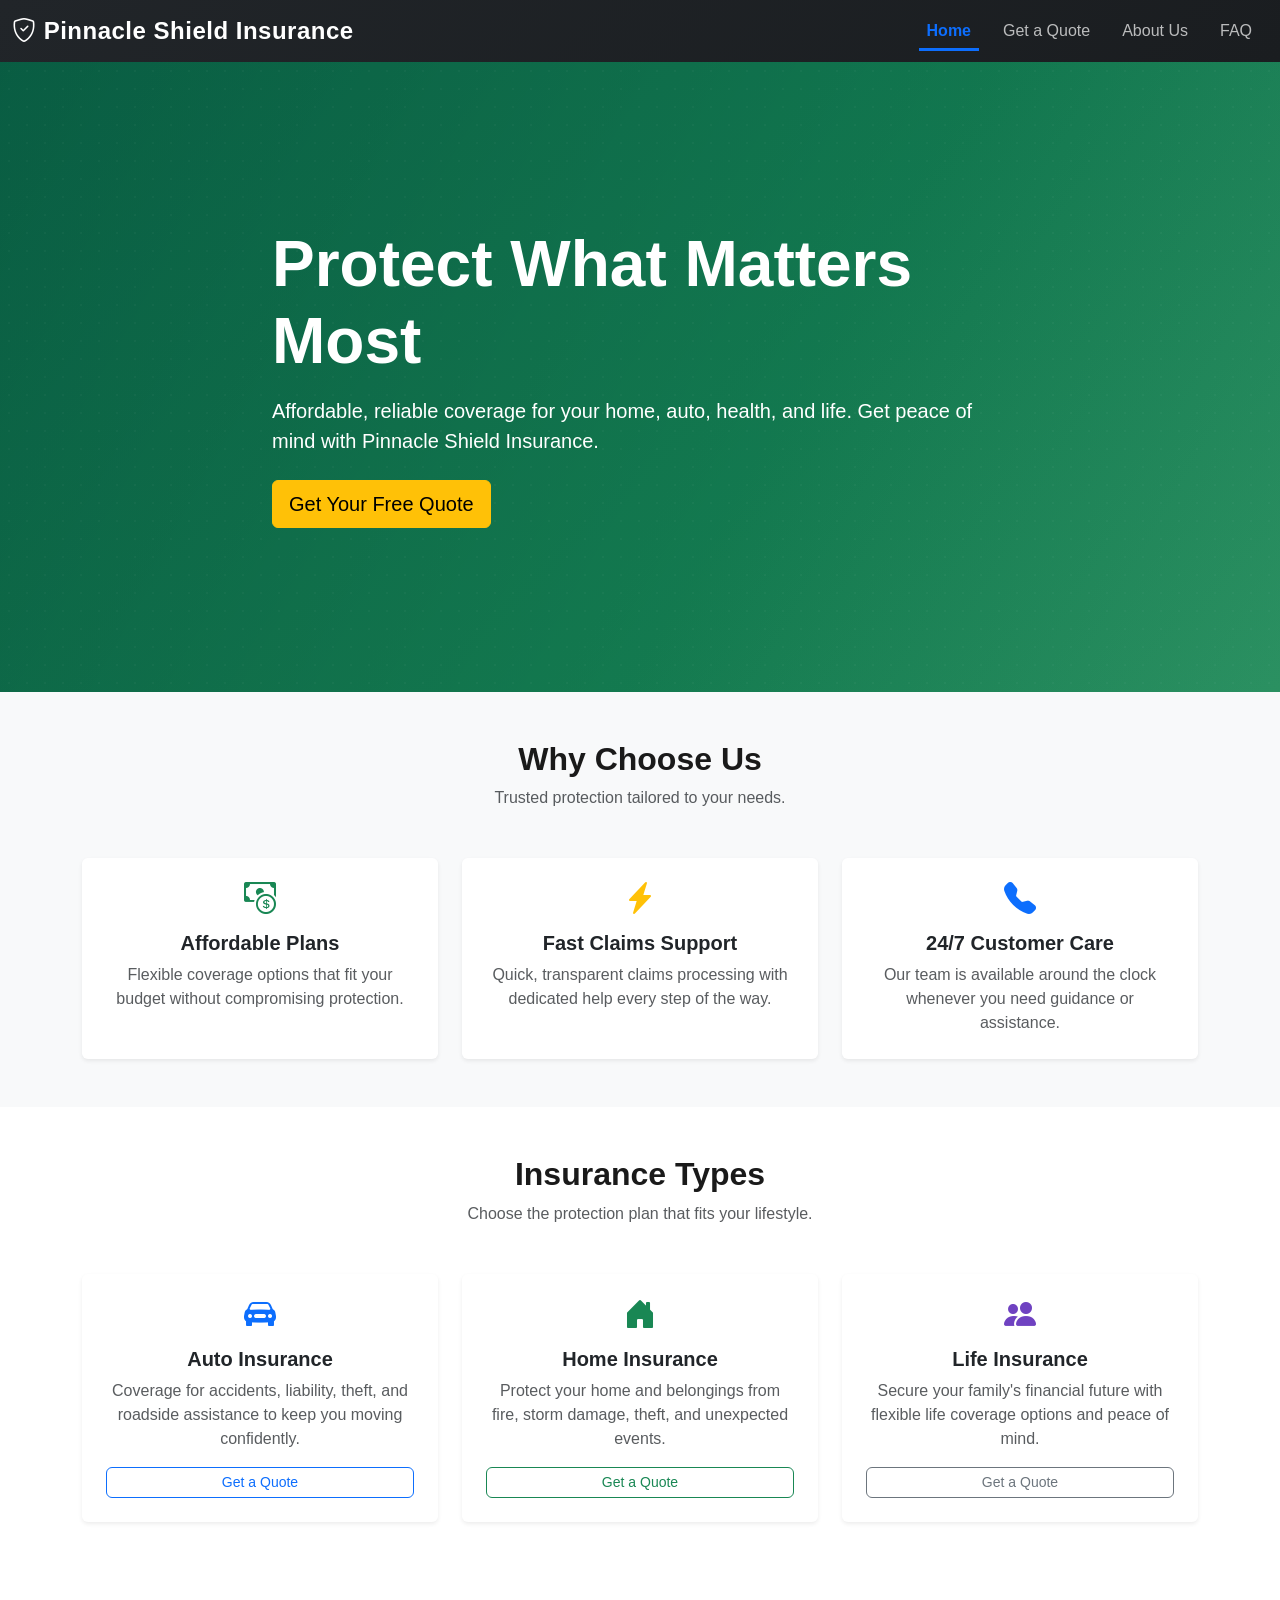
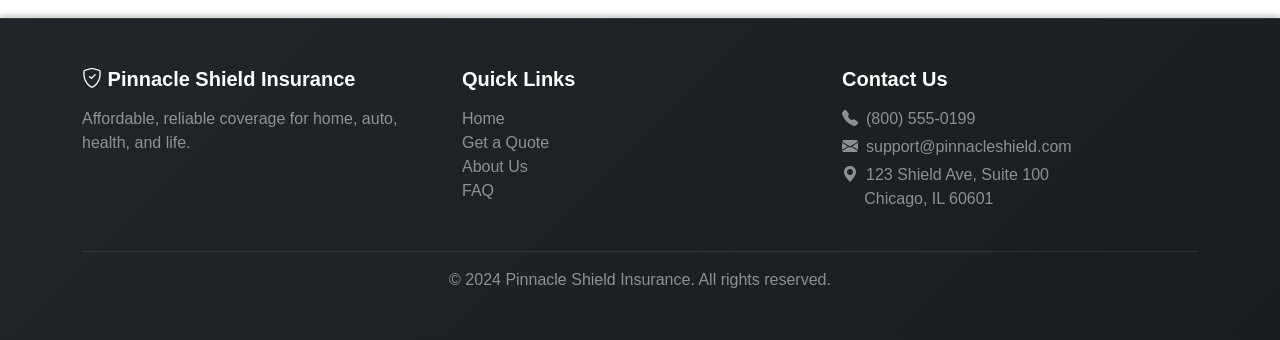
==== commit d281842c: "updated footer" ====
--- a/index.html
+++ b/index.html
@@ -145,9 +145,33 @@
     </main>
 
     <!-- Footer -->
-    <footer class="bg-dark text-white text-center py-4 mt-5">
+    <footer class="bg-dark text-white py-5 mt-5">
         <div class="container">
-            <p>&copy; 2024 Pinnacle Shield Insurance. All rights reserved.</p>
+            <div class="row g-4">
+                <div class="col-md-4">
+                    <h5 class="fw-bold mb-3"><i class="bi bi-shield-check"></i> Pinnacle Shield Insurance</h5>
+                    <p class="text-white-50">Affordable, reliable coverage for home, auto, health, and life.</p>
+                </div>
+                <div class="col-md-4">
+                    <h5 class="fw-bold mb-3">Quick Links</h5>
+                    <ul class="list-unstyled">
+                        <li><a href="index.html" class="text-white-50 text-decoration-none">Home</a></li>
+                        <li><a href="quote.html" class="text-white-50 text-decoration-none">Get a Quote</a></li>
+                        <li><a href="about.html" class="text-white-50 text-decoration-none">About Us</a></li>
+                        <li><a href="faq.html" class="text-white-50 text-decoration-none">FAQ</a></li>
+                    </ul>
+                </div>
+                <div class="col-md-4">
+                    <h5 class="fw-bold mb-3">Contact Us</h5>
+                    <ul class="list-unstyled text-white-50">
+                        <li class="mb-1"><i class="bi bi-telephone-fill me-2"></i>(800) 555-0199</li>
+                        <li class="mb-1"><i class="bi bi-envelope-fill me-2"></i>support@pinnacleshield.com</li>
+                        <li class="mb-1"><i class="bi bi-geo-alt-fill me-2"></i>123 Shield Ave, Suite 100<br>&nbsp;&nbsp;&nbsp;&nbsp;&nbsp;Chicago, IL 60601</li>
+                    </ul>
+                </div>
+            </div>
+            <hr class="border-secondary mt-4">
+            <p class="text-center text-white-50 mb-0">&copy; 2024 Pinnacle Shield Insurance. All rights reserved.</p>
         </div>
     </footer>
 
